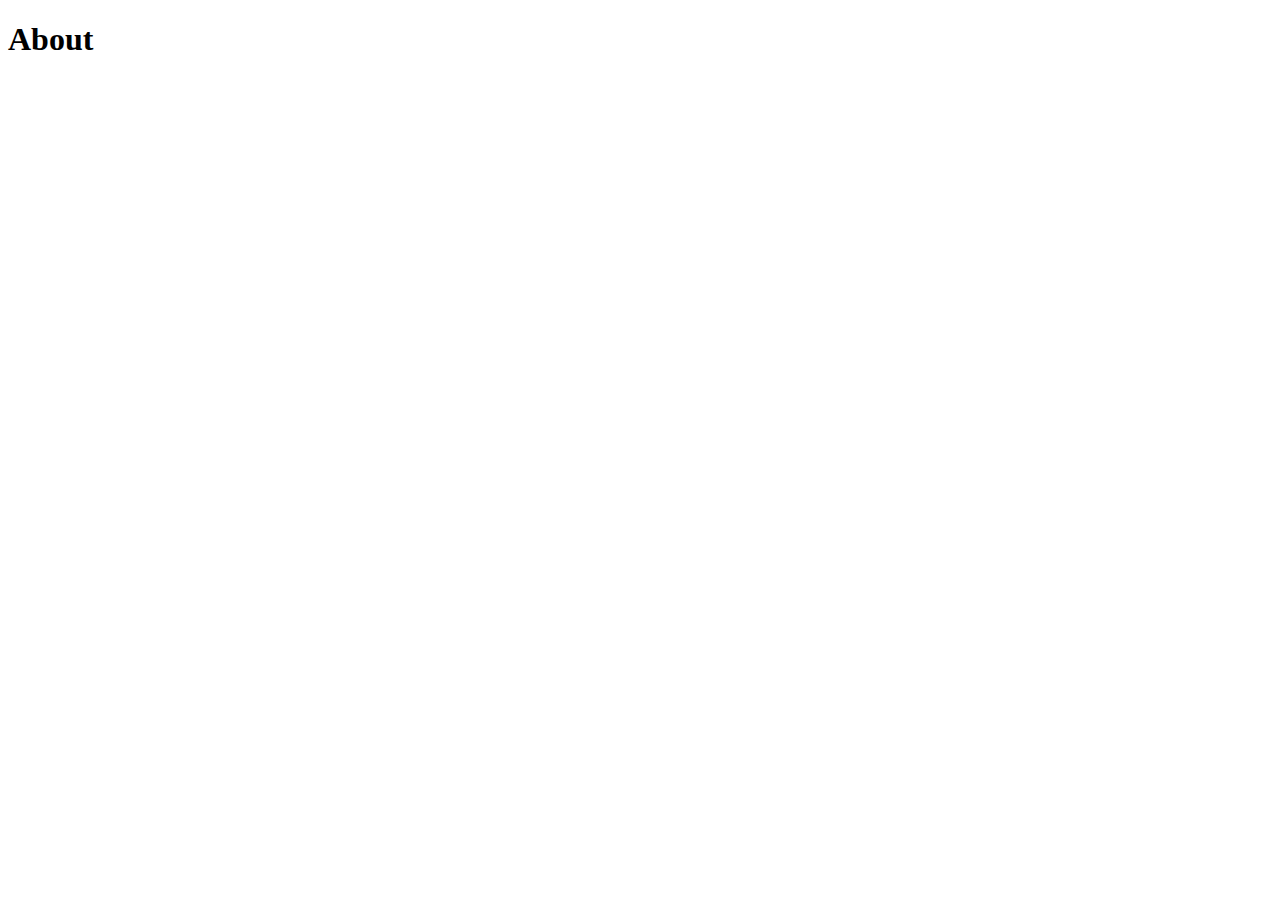
==== about.html @ 5277a334 "First commit" ====
<!DOCTYPE html>
<html lang="en">
<head>
    <meta charset="UTF-8">
    <meta name="viewport" content="width=device-width, initial-scale=1.0">
    <title>About</title>
</head>
<body>
    <h1>About</h1>
</body>
</html>
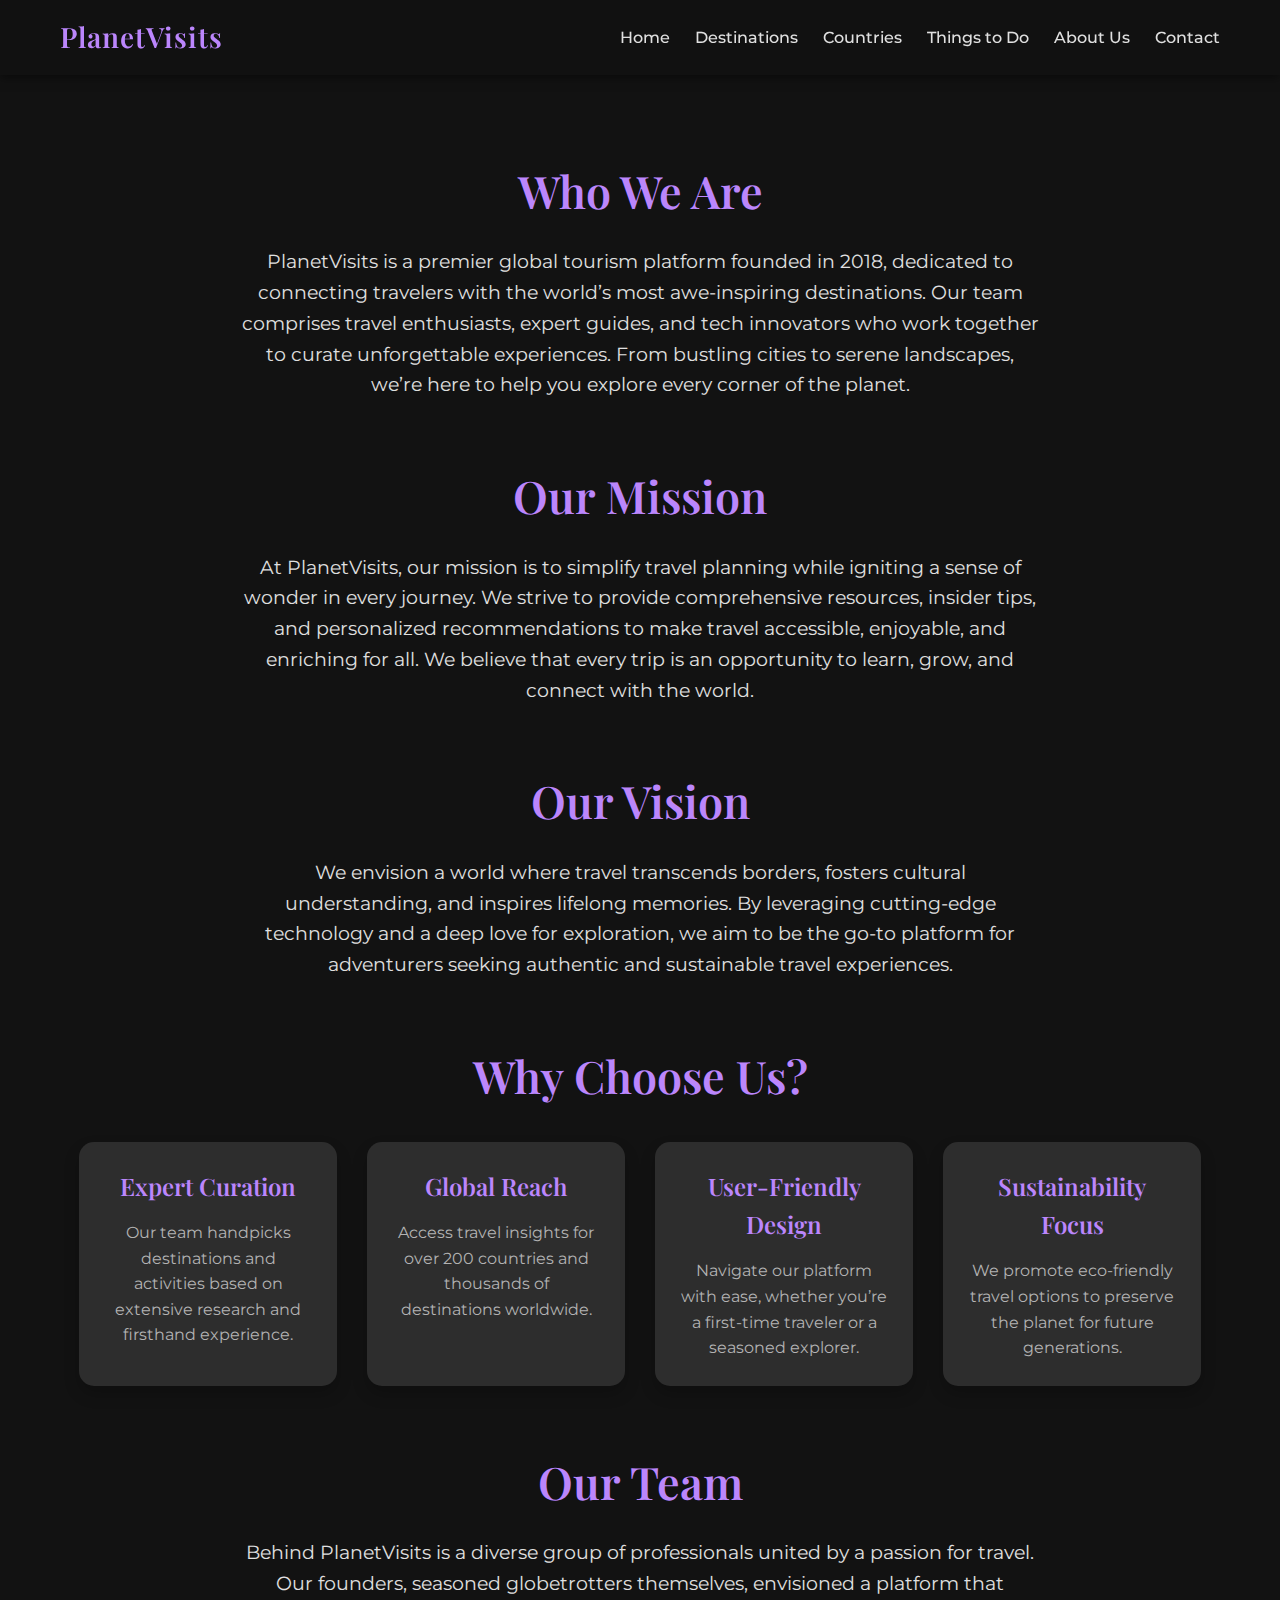
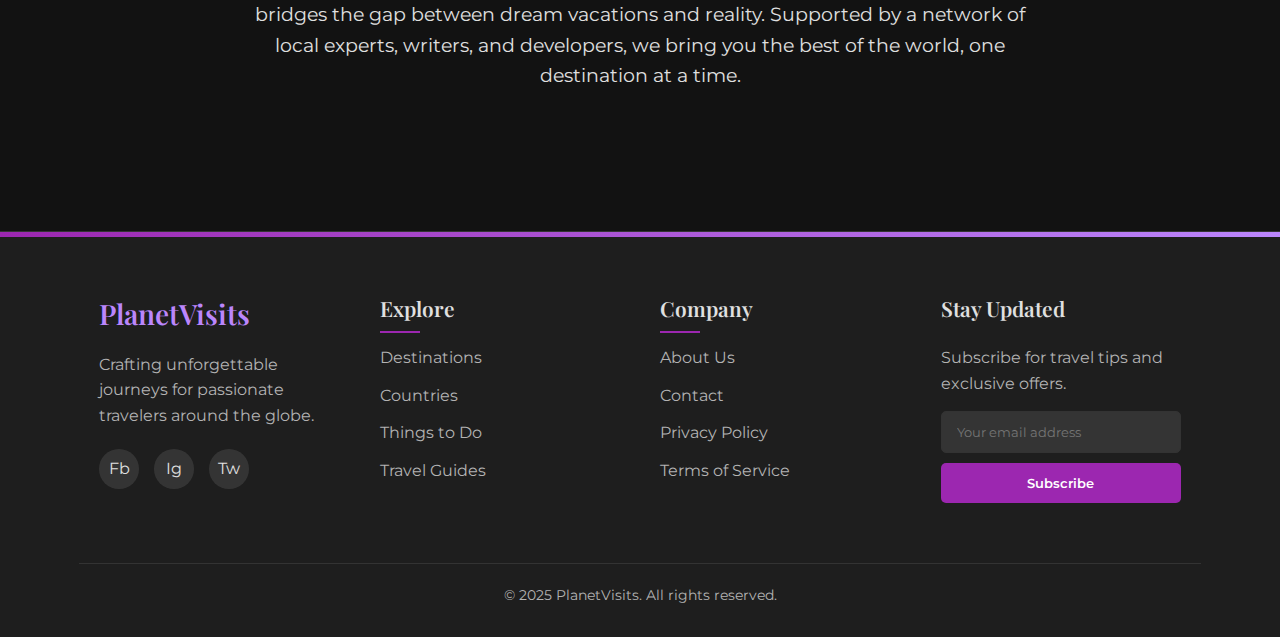
==== commit 7e42bf89: "Create About US and Destination page" ====
--- a/about.html
+++ b/about.html
@@ -1,11 +1,233 @@
 <!DOCTYPE html>
 <html lang="en">
+
 <head>
     <meta charset="UTF-8">
     <meta name="viewport" content="width=device-width, initial-scale=1.0">
-    <title>About</title>
+    <title>About Us</title>
+    <link
+        href="https://fonts.googleapis.com/css2?family=Montserrat:wght@400;700&family=Playfair+Display:wght@400;600&display=swap"
+        rel="stylesheet">
+    <link rel="stylesheet" href="Assets/css/style.css">
+    <style>
+        /* About Content Section */
+        .about-content {
+            padding: 80px 0;
+            background-color: var(--dark-bg);
+        }
+
+        /* General Section Styling */
+        .section {
+            margin-bottom: 60px;
+            text-align: center;
+        }
+
+        .section h2 {
+            font-size: 2.8rem;
+            color: var(--primary-light);
+            margin-bottom: 20px;
+        }
+
+        .section p {
+            font-size: 1.2rem;
+            color: var(--text-secondary);
+            max-width: 800px;
+            margin: 0 auto;
+        }
+
+        /* Feature Grid Layout */
+        .feature-grid {
+            display: grid;
+            grid-template-columns: repeat(auto-fit, minmax(250px, 1fr));
+            gap: 30px;
+            margin-top: 30px;
+        }
+
+        /* Feature Card Styling */
+        .feature-card {
+            background-color: var(--dark-elevated);
+            padding: 25px;
+            border-radius: 15px;
+            box-shadow: 0 8px 16px rgba(0, 0, 0, 0.2);
+            transition: transform 0.3s ease;
+        }
+
+        .feature-card:hover {
+            transform: translateY(-8px);
+        }
+
+        .feature-card h3 {
+            font-size: 1.5rem;
+            color: var(--primary-light);
+            margin-bottom: 15px;
+        }
+
+        .feature-card p {
+            font-size: 1rem;
+            color: var(--text-tertiary);
+        }
+
+        /* Responsive Adjustments */
+        @media (max-width: 768px) {
+            .section h2 {
+                font-size: 2.2rem;
+            }
+
+            .section p {
+                font-size: 1.1rem;
+            }
+
+            .feature-card h3 {
+                font-size: 1.3rem;
+            }
+
+            .feature-card p {
+                font-size: 0.9rem;
+            }
+        }
+
+        @media (max-width: 480px) {
+            .section h2 {
+                font-size: 1.8rem;
+            }
+        }
+    </style>
 </head>
+
 <body>
-    <h1>About</h1>
+
+    <!-- Navigation Bar -->
+    <header>
+        <div class="nav-container">
+            <div class="logo">
+                <h1>PlanetVisits</h1>
+            </div>
+            <nav>
+                <ul>
+                    <li><a href="index.html">Home</a></li>
+                    <li><a href="destinations.html">Destinations</a></li>
+                    <li><a href="countries.html">Countries</a></li>
+                    <li><a href="things-to-do.html">Things to Do</a></li>
+                    <li><a href="about.html">About Us</a></li>
+                    <li><a href="contact.html">Contact</a></li>
+                </ul>
+            </nav>
+        </div>
+    </header>
+
+    <!-- About Us Content -->
+    <section class="about-content">
+        <div class="container">
+
+            <div class="section who-we-are">
+                <h2>Who We Are</h2>
+                <p>PlanetVisits is a premier global tourism platform founded in 2018, dedicated to connecting travelers
+                    with the world’s most awe-inspiring destinations. Our team comprises travel enthusiasts, expert
+                    guides, and tech innovators who work together to curate unforgettable experiences. From bustling
+                    cities to serene landscapes, we’re here to help you explore every corner of the planet.</p>
+            </div>
+
+            <div class="section our-mission">
+                <h2>Our Mission</h2>
+                <p>At PlanetVisits, our mission is to simplify travel planning while igniting a sense of wonder in every
+                    journey. We strive to provide comprehensive resources, insider tips, and personalized
+                    recommendations to make travel accessible, enjoyable, and enriching for all. We believe that every
+                    trip is an opportunity to learn, grow, and connect with the world.</p>
+            </div>
+
+            <div class="section our-vision">
+                <h2>Our Vision</h2>
+                <p>We envision a world where travel transcends borders, fosters cultural understanding, and inspires
+                    lifelong memories. By leveraging cutting-edge technology and a deep love for exploration, we aim to
+                    be the go-to platform for adventurers seeking authentic and sustainable travel experiences.</p>
+            </div>
+
+            <div class="section why-choose-us">
+                <h2>Why Choose Us?</h2>
+                <div class="feature-grid">
+                    <div class="feature-card">
+                        <h3>Expert Curation</h3>
+                        <p>Our team handpicks destinations and activities based on extensive research and firsthand
+                            experience.</p>
+                    </div>
+                    <div class="feature-card">
+                        <h3>Global Reach</h3>
+                        <p>Access travel insights for over 200 countries and thousands of destinations worldwide.</p>
+                    </div>
+                    <div class="feature-card">
+                        <h3>User-Friendly Design</h3>
+                        <p>Navigate our platform with ease, whether you’re a first-time traveler or a seasoned explorer.
+                        </p>
+                    </div>
+                    <div class="feature-card">
+                        <h3>Sustainability Focus</h3>
+                        <p>We promote eco-friendly travel options to preserve the planet for future generations.</p>
+                    </div>
+                </div>
+            </div>
+
+            <div class="section our-team">
+                <h2>Our Team</h2>
+                <p>Behind PlanetVisits is a diverse group of professionals united by a passion for travel. Our founders,
+                    seasoned globetrotters themselves, envisioned a platform that bridges the gap between dream
+                    vacations and reality. Supported by a network of local experts, writers, and developers, we bring
+                    you the best of the world, one destination at a time.</p>
+            </div>
+
+        </div>
+    </section>
+
+
+    <!-- Footer -->
+    <footer>
+        <div class="container">
+            <div class="footer-container">
+                <div class="footer-section footer-logo">
+                    <h2>PlanetVisits</h2>
+                    <p>Crafting unforgettable journeys for passionate travelers around the globe.</p>
+                    <div class="social-links">
+                        <a href="#" aria-label="Facebook">Fb</a>
+                        <a href="#" aria-label="Instagram">Ig</a>
+                        <a href="#" aria-label="Twitter">Tw</a>
+                    </div>
+                </div>
+
+                <div class="footer-section footer-links">
+                    <h3>Explore</h3>
+                    <ul>
+                        <li><a href="destinations.html">Destinations</a></li>
+                        <li><a href="countries.html">Countries</a></li>
+                        <li><a href="things-to-do.html">Things to Do</a></li>
+                        <li><a href="travel-guides.html">Travel Guides</a></li>
+                    </ul>
+                </div>
+
+                <div class="footer-section footer-links">
+                    <h3>Company</h3>
+                    <ul>
+                        <li><a href="about.html">About Us</a></li>
+                        <li><a href="contact.html">Contact</a></li>
+                        <li><a href="privacy.html">Privacy Policy</a></li>
+                        <li><a href="terms.html">Terms of Service</a></li>
+                    </ul>
+                </div>
+
+                <div class="footer-section newsletter">
+                    <h3>Stay Updated</h3>
+                    <p>Subscribe for travel tips and exclusive offers.</p>
+                    <div class="newsletter-form">
+                        <input type="email" placeholder="Your email address">
+                        <button type="submit">Subscribe</button>
+                    </div>
+                </div>
+            </div>
+
+            <div class="footer-bottom">
+                <p>&copy; 2025 PlanetVisits. All rights reserved.</p>
+            </div>
+        </div>
+    </footer>
+
 </body>
+
 </html>--- a/Assets/css/style.css
+++ b/Assets/css/style.css
@@ -0,0 +1,542 @@
+/* Root Variables for Dark Color Theme */
+:root {
+    --dark-bg: #121212;
+    --dark-surface: #1e1e1e;
+    --dark-elevated: #2d2d2d;
+    --primary-purple: #9c27b0;
+    --primary-light: #bb86fc;
+    --accent-purple: #d4b3ff;
+    --text-primary: #ffffff;
+    --text-secondary: #e0e0e0;
+    --text-tertiary: #b3b3b3;
+    --border-color: #333333;
+    --shadow-color: rgba(0, 0, 0, 0.5);
+}
+
+/* Global Styles */
+* {
+    margin: 0;
+    padding: 0;
+    box-sizing: border-box;
+}
+
+body {
+    font-family: 'Montserrat', sans-serif;
+    background-color: var(--dark-bg);
+    color: var(--text-primary);
+    transition: all 0.3s ease;
+    line-height: 1.6;
+}
+
+h1,
+h2,
+h3,
+h4 {
+    font-family: 'Playfair Display', serif;
+    margin: 0;
+    font-weight: 600;
+}
+
+a {
+    text-decoration: none;
+    color: inherit;
+}
+
+ul {
+    list-style-type: none;
+    padding: 0;
+}
+
+.container {
+    max-width: 1200px;
+    width: 90%;
+    margin: 0 auto;
+    padding: 0 15px;
+}
+
+/* Navbar */
+header {
+    background-color: rgba(18, 18, 18, 0.95);
+    padding: 15px 0;
+    position: sticky;
+    top: 0;
+    z-index: 10;
+    box-shadow: 0 2px 10px var(--shadow-color);
+    backdrop-filter: blur(5px);
+}
+
+.nav-container {
+    display: flex;
+    justify-content: space-between;
+    align-items: center;
+    padding: 0 20px;
+    max-width: 1200px;
+    margin: 0 auto;
+}
+
+.logo h1 {
+    font-size: 28px;
+    color: var(--primary-light);
+    letter-spacing: 1px;
+}
+
+nav ul {
+    display: flex;
+    gap: 25px;
+}
+
+nav ul li a {
+    font-size: 16px;
+    font-weight: 500;
+    color: var(--text-secondary);
+    transition: all 0.3s ease;
+    padding: 5px 0;
+    position: relative;
+}
+
+nav ul li a::after {
+    content: '';
+    position: absolute;
+    bottom: -4px;
+    left: 0;
+    width: 0;
+    height: 2px;
+    background-color: var(--primary-light);
+    transition: width 0.3s ease;
+}
+
+nav ul li a:hover {
+    color: var(--text-primary);
+}
+
+nav ul li a:hover::after {
+    width: 100%;
+}
+
+/* Hero Section */
+.hero {
+    position: relative;
+    display: flex;
+    align-items: center;
+    justify-content: center;
+    min-height: 600px;
+    padding: 80px 20px;
+    overflow: hidden;
+    background-image: url('https://www.pixelstalk.net/wp-content/uploads/images6/Travel-Wallpaper-HD-Free-download.jpg');
+    background-position: center;
+    background-size: cover;
+}
+
+.hero::before {
+    content: '';
+    position: absolute;
+    top: 0;
+    left: 0;
+    width: 100%;
+    height: 100%;
+    z-index: 1;
+}
+
+.hero-text {
+    position: relative;
+    z-index: 2;
+    text-align: center;
+    max-width: 800px;
+    padding: 0 20px;
+}
+
+.hero-text h2 {
+    font-size: 3.5rem;
+    margin-bottom: 20px;
+    color: rgb(90, 88, 88);
+    text-shadow: 0 2px 10px rgba(0, 0, 0, 0.3);
+}
+
+.hero-text p {
+    font-size: 1.3rem;
+    margin: 20px 0 30px;
+    color: rgb(5, 0, 0);
+    text-shadow: 0 2px 10px rgba(0, 0, 0, 0.3);
+}
+
+.cta-btn {
+    display: inline-block;
+    background-color: var(--primary-purple);
+    color: var(--text-primary);
+    padding: 14px 32px;
+    font-size: 1.1rem;
+    font-weight: 600;
+    border-radius: 50px;
+    transition: all 0.3s ease;
+    box-shadow: 0 4px 12px rgba(0, 0, 0, 0.3);
+}
+
+.cta-btn:hover {
+    background-color: var(--primary-light);
+    transform: translateY(-3px);
+    box-shadow: 0 6px 15px rgba(0, 0, 0, 0.4);
+}
+
+/* Featured Destinations */
+.featured-destinations {
+    padding: 80px 0;
+    background-color: var(--dark-bg);
+    text-align: center;
+}
+
+.featured-destinations h2 {
+    font-size: 2.8rem;
+    margin-bottom: 50px;
+    color: var(--primary-light);
+}
+
+.destination-grid {
+    display: grid;
+    grid-template-columns: repeat(auto-fit, minmax(300px, 1fr));
+    gap: 30px;
+    max-width: 1200px;
+    margin: 0 auto;
+    padding: 0 20px;
+}
+
+.card {
+    background-color: var(--dark-elevated);
+    border-radius: 15px;
+    overflow: hidden;
+    box-shadow: 0 10px 20px rgba(0, 0, 0, 0.2);
+    transition: transform 0.3s ease, box-shadow 0.3s ease;
+    height: 100%;
+}
+
+.card:hover {
+    transform: translateY(-10px);
+    box-shadow: 0 15px 30px rgba(0, 0, 0, 0.3);
+}
+
+.card img {
+    width: 100%;
+    height: 220px;
+    object-fit: cover;
+    transition: transform 0.5s ease;
+}
+
+.card:hover img {
+    transform: scale(1.05);
+}
+
+.card-content {
+    padding: 25px;
+}
+
+.card h3 {
+    font-size: 1.8rem;
+    color: var(--primary-light);
+    margin-bottom: 10px;
+}
+
+.card p {
+    font-size: 1.1rem;
+    color: var(--text-tertiary);
+}
+
+/* Testimonials */
+.testimonials {
+    padding: 80px 0;
+    background-color: var(--dark-surface);
+    text-align: center;
+}
+
+.testimonials h2 {
+    font-size: 2.8rem;
+    margin-bottom: 50px;
+    color: var(--primary-light);
+}
+
+.testimonial-container {
+    display: flex;
+    justify-content: center;
+    flex-wrap: wrap;
+    gap: 40px;
+    max-width: 1200px;
+    margin: 0 auto;
+    padding: 0 20px;
+}
+
+.testimonial-card {
+    background-color: var(--dark-elevated);
+    padding: 30px;
+    border-radius: 15px;
+    width: 330px;
+    box-shadow: 0 8px 16px rgba(0, 0, 0, 0.2);
+    transition: transform 0.3s ease;
+    position: relative;
+}
+
+.testimonial-card::before {
+    content: '"';
+    position: absolute;
+    top: 15px;
+    left: 15px;
+    font-size: 4rem;
+    font-family: 'Playfair Display', serif;
+    color: var(--primary-purple);
+    opacity: 0.2;
+    line-height: 1;
+}
+
+.testimonial-card:hover {
+    transform: translateY(-8px);
+}
+
+.testimonial-card p {
+    font-size: 1.2rem;
+    color: var(--text-secondary);
+    font-style: italic;
+    line-height: 1.6;
+    position: relative;
+    z-index: 1;
+}
+
+.testimonial-card h4 {
+    font-size: 1.1rem;
+    margin-top: 20px;
+    color: var(--primary-light);
+}
+
+/* Footer */
+footer {
+    background-color: var(--dark-surface);
+    padding: 60px 0 30px;
+    position: relative;
+    border-top: 1px solid var(--border-color);
+}
+
+footer::before {
+    content: '';
+    position: absolute;
+    top: 0;
+    left: 0;
+    width: 100%;
+    height: 5px;
+    background: linear-gradient(90deg, var(--primary-purple), var(--primary-light));
+}
+
+.footer-container {
+    display: grid;
+    grid-template-columns: repeat(auto-fit, minmax(200px, 1fr));
+    gap: 40px;
+    max-width: 1200px;
+    margin: 0 auto;
+    padding: 0 20px;
+}
+
+.footer-section {
+    margin-bottom: 20px;
+}
+
+.footer-logo h2 {
+    font-size: 28px;
+    color: var(--primary-light);
+    margin-bottom: 15px;
+}
+
+.footer-logo p {
+    font-size: 1rem;
+    color: var(--text-tertiary);
+    line-height: 1.6;
+    margin-bottom: 20px;
+}
+
+.footer-links h3 {
+    font-size: 1.3rem;
+    margin-bottom: 20px;
+    color: var(--text-secondary);
+    position: relative;
+    display: inline-block;
+}
+
+.footer-links h3::after {
+    content: '';
+    position: absolute;
+    bottom: -8px;
+    left: 0;
+    width: 40px;
+    height: 2px;
+    background-color: var(--primary-purple);
+}
+
+.footer-links ul li {
+    margin-bottom: 12px;
+}
+
+.footer-links ul li a {
+    font-size: 1rem;
+    color: var(--text-tertiary);
+    transition: all 0.3s ease;
+}
+
+.footer-links ul li a:hover {
+    color: var(--primary-light);
+    padding-left: 5px;
+}
+
+.social-links {
+    display: flex;
+    gap: 15px;
+    margin-top: 20px;
+}
+
+.social-links a {
+    display: flex;
+    align-items: center;
+    justify-content: center;
+    width: 40px;
+    height: 40px;
+    border-radius: 50%;
+    background-color: rgba(255, 255, 255, 0.1);
+    color: var(--text-secondary);
+    transition: all 0.3s ease;
+}
+
+.social-links a:hover {
+    background-color: var(--primary-purple);
+    color: var(--text-primary);
+}
+
+.footer-bottom {
+    margin-top: 40px;
+    padding-top: 20px;
+    border-top: 1px solid var(--border-color);
+    text-align: center;
+    max-width: 1200px;
+    margin-left: auto;
+    margin-right: auto;
+}
+
+.footer-bottom p {
+    font-size: 0.9rem;
+    color: var(--text-tertiary);
+}
+
+.footer-bottom a {
+    color: var(--text-secondary);
+    transition: color 0.3s ease;
+}
+
+.footer-bottom a:hover {
+    color: var(--primary-light);
+}
+
+/* Newsletter Form */
+.newsletter {
+    margin-bottom: 20px;
+}
+
+.newsletter h3 {
+    font-size: 1.3rem;
+    margin-bottom: 20px;
+    color: var(--text-secondary);
+}
+
+.newsletter p {
+    font-size: 1rem;
+    color: var(--text-tertiary);
+    margin-bottom: 15px;
+}
+
+.newsletter-form {
+    display: flex;
+    flex-direction: column;
+    gap: 10px;
+}
+
+.newsletter-form input {
+    padding: 12px 15px;
+    background-color: rgba(255, 255, 255, 0.1);
+    border: 1px solid var(--border-color);
+    border-radius: 5px;
+    color: var(--text-primary);
+    font-family: 'Montserrat', sans-serif;
+}
+
+.newsletter-form input:focus {
+    outline: none;
+    border-color: var(--primary-purple);
+}
+
+.newsletter-form button {
+    padding: 12px 20px;
+    background-color: var(--primary-purple);
+    color: var(--text-primary);
+    border: none;
+    border-radius: 5px;
+    font-weight: 600;
+    cursor: pointer;
+    transition: all 0.3s ease;
+    font-family: 'Montserrat', sans-serif;
+}
+
+.newsletter-form button:hover {
+    background-color: var(--primary-light);
+}
+
+/* Responsive Design */
+@media (max-width: 992px) {
+    .hero-text h2 {
+        font-size: 2.8rem;
+    }
+}
+
+@media (max-width: 768px) {
+    .nav-container {
+        flex-direction: column;
+        gap: 15px;
+        padding: 10px 20px;
+    }
+
+    nav ul {
+        flex-wrap: wrap;
+        justify-content: center;
+        gap: 15px 25px;
+    }
+
+    .hero-text h2 {
+        font-size: 2.5rem;
+    }
+
+    .footer-container {
+        grid-template-columns: 1fr;
+        text-align: center;
+    }
+
+    .footer-links h3::after {
+        left: 50%;
+        transform: translateX(-50%);
+    }
+
+    .social-links {
+        justify-content: center;
+    }
+}
+
+@media (max-width: 480px) {
+    .hero-text h2 {
+        font-size: 2rem;
+    }
+
+    .hero-text p {
+        font-size: 1.1rem;
+    }
+
+    .featured-destinations h2,
+    .testimonials h2 {
+        font-size: 2.2rem;
+    }
+
+    .card h3 {
+        font-size: 1.5rem;
+    }
+}
+
+/* About Us */
+
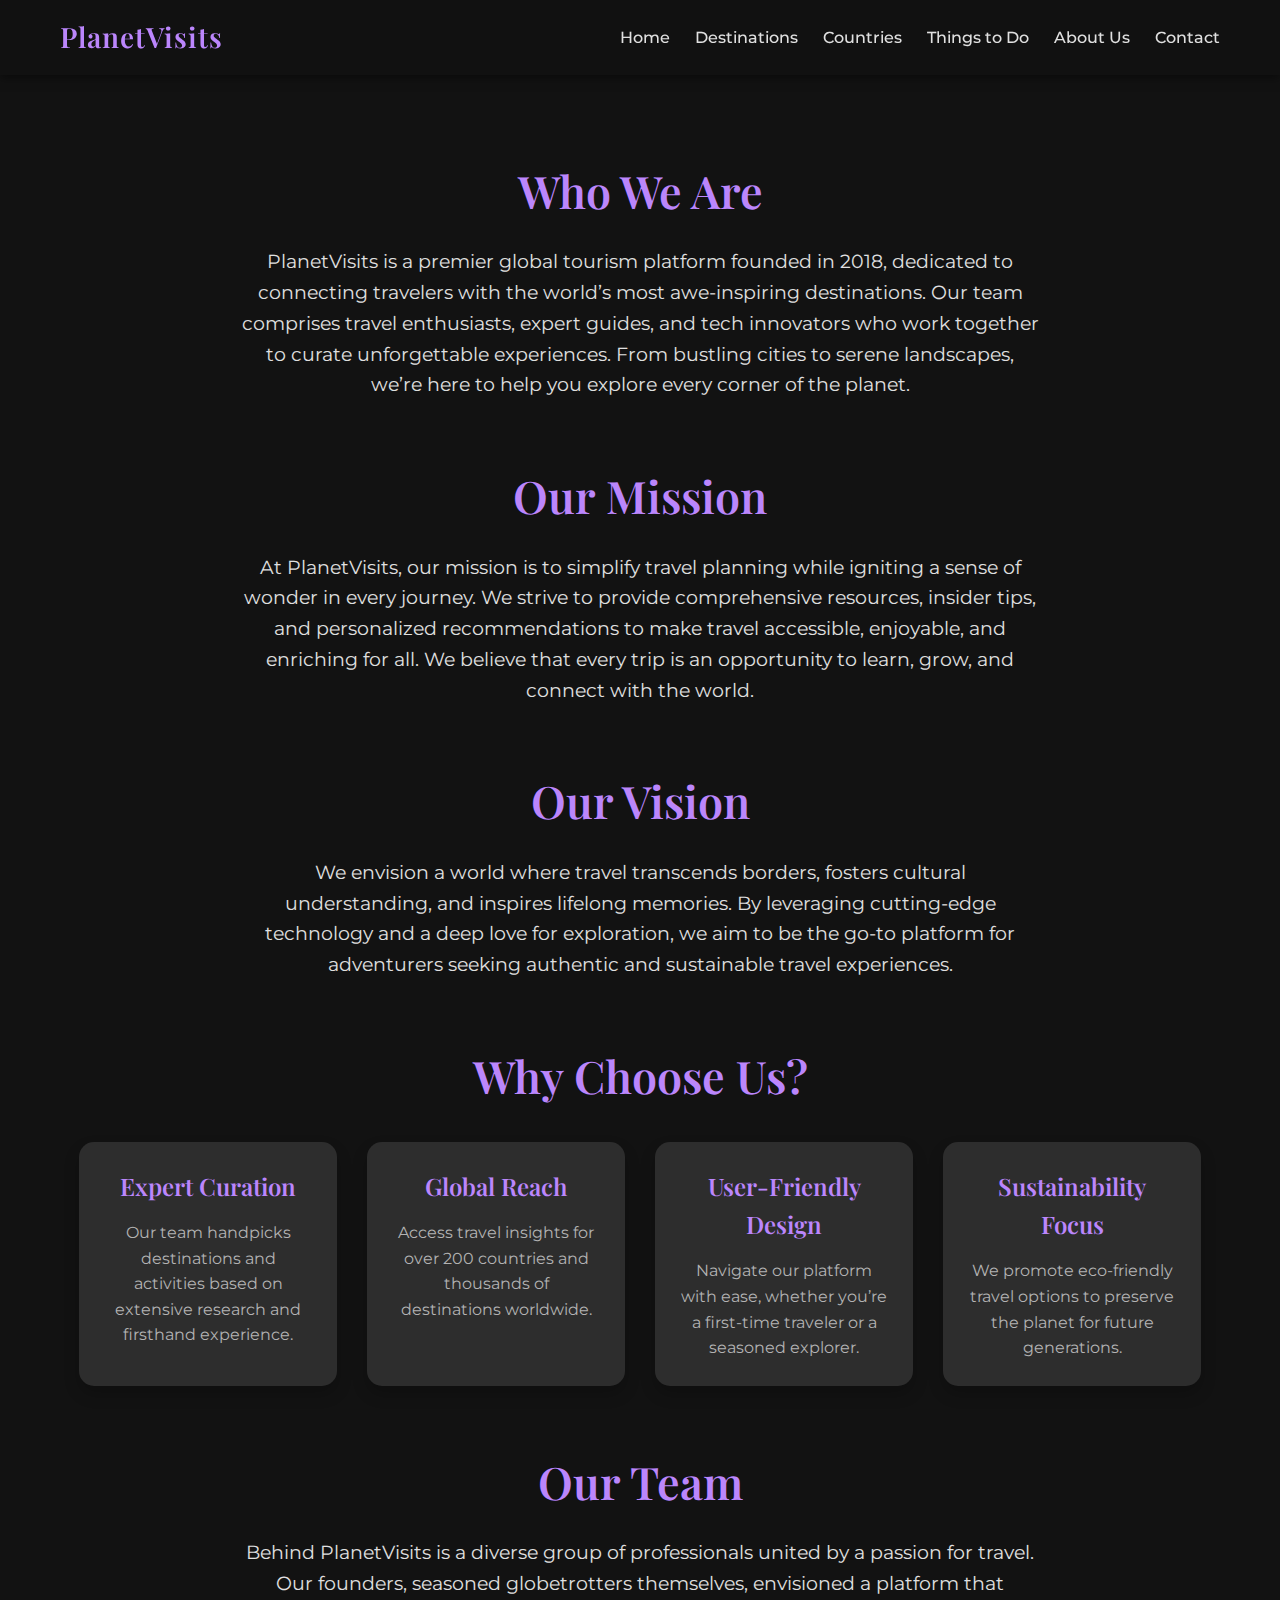
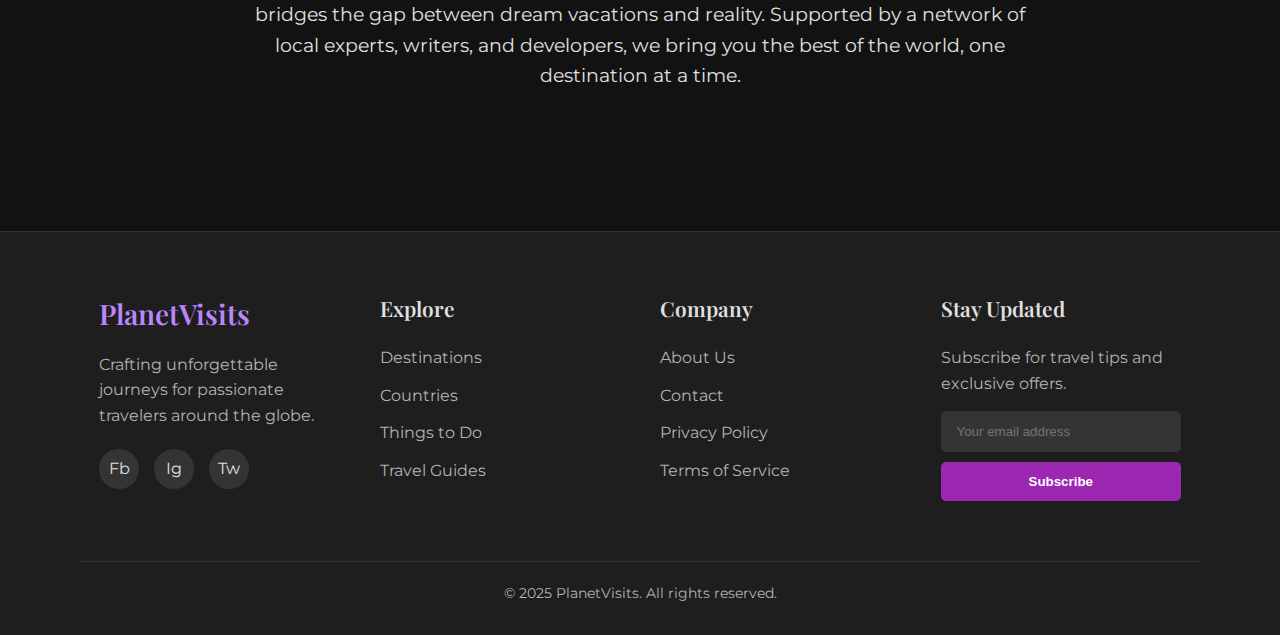
==== commit dd394858: "Fix: Mobile responsive issue in index.html" ====
--- a/about.html
+++ b/about.html
@@ -10,7 +10,6 @@
         rel="stylesheet">
     <link rel="stylesheet" href="Assets/css/style.css">
     <style>
-        /* About Content Section */
         .about-content {
             padding: 80px 0;
             background-color: var(--dark-bg);
@@ -112,6 +111,11 @@
                     <li><a href="contact.html">Contact</a></li>
                 </ul>
             </nav>
+            <div class="hamburger-icon" id="hamburger-icon">
+                <span class="bar"></span>
+                <span class="bar"></span>
+                <span class="bar"></span>
+            </div>
         </div>
     </header>
 
@@ -228,6 +232,8 @@
         </div>
     </footer>
 
+    <script src="Assets/js/script.js"></script>
+
 </body>
 
 </html>--- a/Assets/css/style.css
+++ b/Assets/css/style.css
@@ -1,4 +1,3 @@
-/* Root Variables for Dark Color Theme */
 :root {
     --dark-bg: #121212;
     --dark-surface: #1e1e1e;
@@ -13,7 +12,6 @@
     --shadow-color: rgba(0, 0, 0, 0.5);
 }
 
-/* Global Styles */
 * {
     margin: 0;
     padding: 0;
@@ -113,6 +111,36 @@
     width: 100%;
 }
 
+/* Hamburger Menu */
+.hamburger-icon {
+    display: none;
+    flex-direction: column;
+    justify-content: space-between;
+    width: 30px;
+    height: 20px;
+    cursor: pointer;
+}
+
+.hamburger-icon .bar {
+    width: 100%;
+    height: 3px;
+    background-color: var(--text-primary);
+    border-radius: 5px;
+    transition: all 0.3s ease;
+}
+
+.hamburger-icon.open .bar:nth-child(1) {
+    transform: rotate(45deg) translate(5px, 5px);
+}
+
+.hamburger-icon.open .bar:nth-child(2) {
+    opacity: 0;
+}
+
+.hamburger-icon.open .bar:nth-child(3) {
+    transform: rotate(-45deg) translate(5px, -5px);
+}
+
 /* Hero Section */
 .hero {
     position: relative;
@@ -122,7 +150,7 @@
     min-height: 600px;
     padding: 80px 20px;
     overflow: hidden;
-    background-image: url('https://www.pixelstalk.net/wp-content/uploads/images6/Travel-Wallpaper-HD-Free-download.jpg');
+    background-image: url('../images/Countries/SL.jpg');
     background-position: center;
     background-size: cover;
 }
@@ -148,14 +176,14 @@
 .hero-text h2 {
     font-size: 3.5rem;
     margin-bottom: 20px;
-    color: rgb(90, 88, 88);
+    color: rgb(240, 233, 233);
     text-shadow: 0 2px 10px rgba(0, 0, 0, 0.3);
 }
 
 .hero-text p {
     font-size: 1.3rem;
     margin: 20px 0 30px;
-    color: rgb(5, 0, 0);
+    color: rgb(221, 213, 221);
     text-shadow: 0 2px 10px rgba(0, 0, 0, 0.3);
 }
 
@@ -205,7 +233,6 @@
     overflow: hidden;
     box-shadow: 0 10px 20px rgba(0, 0, 0, 0.2);
     transition: transform 0.3s ease, box-shadow 0.3s ease;
-    height: 100%;
 }
 
 .card:hover {
@@ -263,7 +290,7 @@
 }
 
 .testimonial-card {
-    background-color: var(--dark-elevated);
+    background-color: rgb(236, 236, 236);
     padding: 30px;
     border-radius: 15px;
     width: 330px;
@@ -281,7 +308,6 @@
     font-family: 'Playfair Display', serif;
     color: var(--primary-purple);
     opacity: 0.2;
-    line-height: 1;
 }
 
 .testimonial-card:hover {
@@ -290,11 +316,9 @@
 
 .testimonial-card p {
     font-size: 1.2rem;
-    color: var(--text-secondary);
+    color: rgb(26, 25, 25);
     font-style: italic;
     line-height: 1.6;
-    position: relative;
-    z-index: 1;
 }
 
 .testimonial-card h4 {
@@ -307,18 +331,7 @@
 footer {
     background-color: var(--dark-surface);
     padding: 60px 0 30px;
-    position: relative;
     border-top: 1px solid var(--border-color);
-}
-
-footer::before {
-    content: '';
-    position: absolute;
-    top: 0;
-    left: 0;
-    width: 100%;
-    height: 5px;
-    background: linear-gradient(90deg, var(--primary-purple), var(--primary-light));
 }
 
 .footer-container {
@@ -351,18 +364,6 @@
     font-size: 1.3rem;
     margin-bottom: 20px;
     color: var(--text-secondary);
-    position: relative;
-    display: inline-block;
-}
-
-.footer-links h3::after {
-    content: '';
-    position: absolute;
-    bottom: -8px;
-    left: 0;
-    width: 40px;
-    height: 2px;
-    background-color: var(--primary-purple);
 }
 
 .footer-links ul li {
@@ -408,9 +409,6 @@
     padding-top: 20px;
     border-top: 1px solid var(--border-color);
     text-align: center;
-    max-width: 1200px;
-    margin-left: auto;
-    margin-right: auto;
 }
 
 .footer-bottom p {
@@ -418,20 +416,7 @@
     color: var(--text-tertiary);
 }
 
-.footer-bottom a {
-    color: var(--text-secondary);
-    transition: color 0.3s ease;
-}
-
-.footer-bottom a:hover {
-    color: var(--primary-light);
-}
-
 /* Newsletter Form */
-.newsletter {
-    margin-bottom: 20px;
-}
-
 .newsletter h3 {
     font-size: 1.3rem;
     margin-bottom: 20px;
@@ -456,7 +441,6 @@
     border: 1px solid var(--border-color);
     border-radius: 5px;
     color: var(--text-primary);
-    font-family: 'Montserrat', sans-serif;
 }
 
 .newsletter-form input:focus {
@@ -473,7 +457,6 @@
     font-weight: 600;
     cursor: pointer;
     transition: all 0.3s ease;
-    font-family: 'Montserrat', sans-serif;
 }
 
 .newsletter-form button:hover {
@@ -481,27 +464,60 @@
 }
 
 /* Responsive Design */
-@media (max-width: 992px) {
-    .hero-text h2 {
-        font-size: 2.8rem;
-    }
-}
-
 @media (max-width: 768px) {
-    .nav-container {
+    .hamburger-icon {
+        display: flex;
+    }
+
+    nav {
+        display: none;
+        width: 100%;
+        position: absolute;
+        top: 100%;
+        left: 0;
+        background-color: var(--dark-surface);
+        z-index: 9;
+    }
+
+    nav.active {
+        display: block;
+    }
+
+    nav ul {
         flex-direction: column;
-        gap: 15px;
-        padding: 10px 20px;
-    }
-
-    nav ul {
-        flex-wrap: wrap;
-        justify-content: center;
-        gap: 15px 25px;
+        padding: 20px;
+        text-align: center;
+    }
+
+    nav ul li {
+        margin: 10px 0;
+    }
+
+    .hero {
+        min-height: 400px;
+        padding: 40px 20px;
     }
 
     .hero-text h2 {
         font-size: 2.5rem;
+    }
+
+    .hero-text p {
+        font-size: 1.1rem;
+    }
+
+    .destination-grid {
+        grid-template-columns: 1fr;
+    }
+
+    .testimonial-container {
+        flex-direction: column;
+        align-items: center;
+    }
+
+    .testimonial-card {
+        width: 100%;
+        max-width: 330px;
     }
 
     .footer-container {
@@ -509,11 +525,6 @@
         text-align: center;
     }
 
-    .footer-links h3::after {
-        left: 50%;
-        transform: translateX(-50%);
-    }
-
     .social-links {
         justify-content: center;
     }
@@ -525,18 +536,19 @@
     }
 
     .hero-text p {
-        font-size: 1.1rem;
+        font-size: 1rem;
     }
 
     .featured-destinations h2,
     .testimonials h2 {
-        font-size: 2.2rem;
+        font-size: 2rem;
     }
 
     .card h3 {
         font-size: 1.5rem;
     }
-}
-
-/* About Us */
-
+
+    .card p {
+        font-size: 1rem;
+    }
+}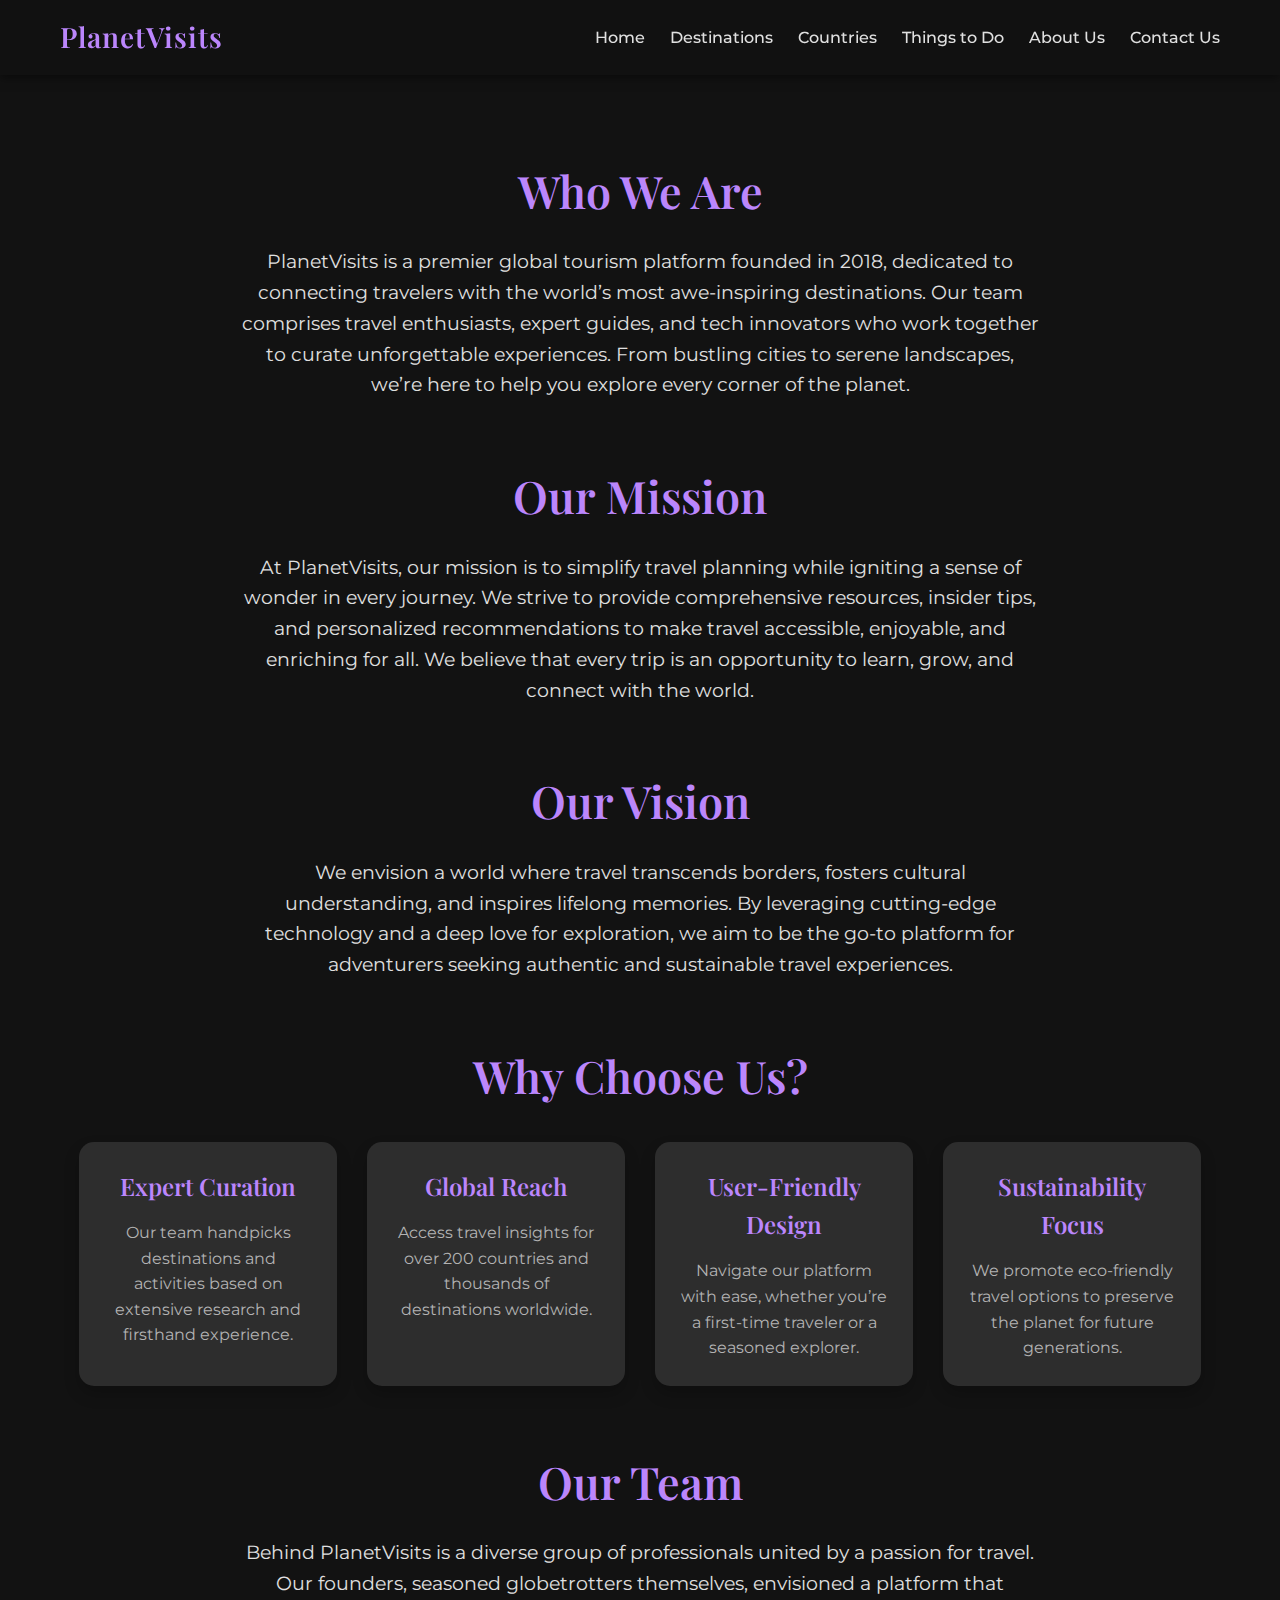
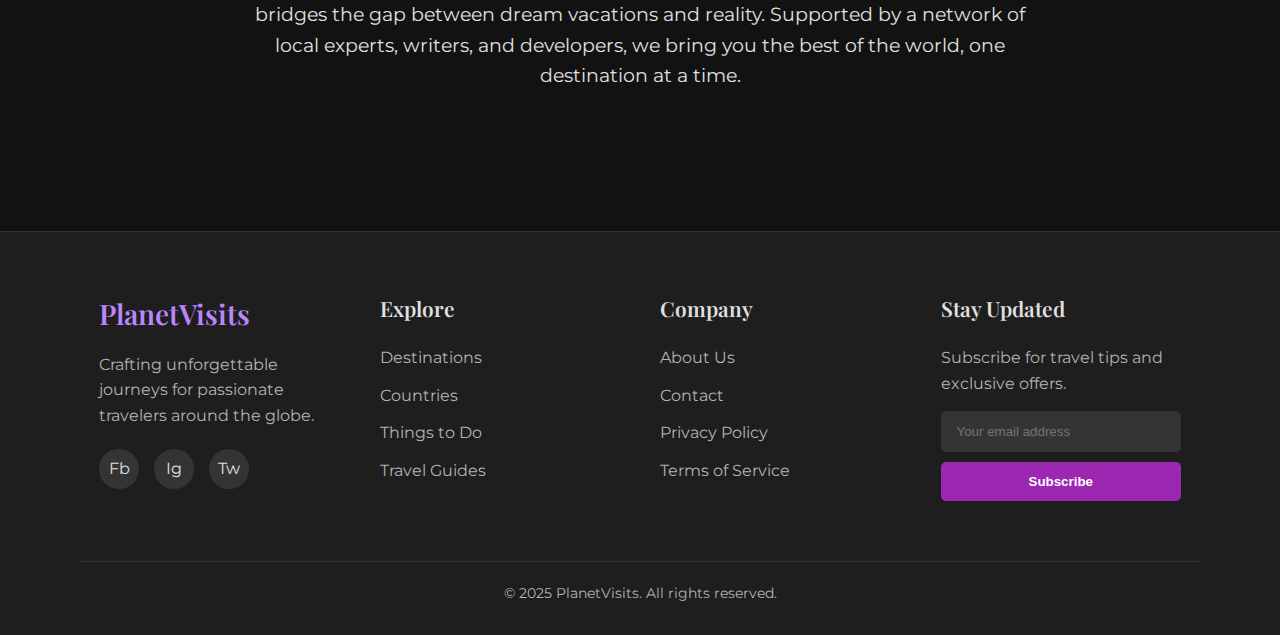
==== commit 863c5605: "Fix: Mobile Hamburger Menu not showing issue" ====
--- a/about.html
+++ b/about.html
@@ -101,14 +101,14 @@
             <div class="logo">
                 <h1>PlanetVisits</h1>
             </div>
-            <nav>
+            <nav id="nav-links">
                 <ul>
                     <li><a href="index.html">Home</a></li>
                     <li><a href="destinations.html">Destinations</a></li>
                     <li><a href="countries.html">Countries</a></li>
                     <li><a href="things-to-do.html">Things to Do</a></li>
                     <li><a href="about.html">About Us</a></li>
-                    <li><a href="contact.html">Contact</a></li>
+                    <li><a href="contact.html">Contact Us</a></li>
                 </ul>
             </nav>
             <div class="hamburger-icon" id="hamburger-icon">
--- a/Assets/css/style.css
+++ b/Assets/css/style.css
@@ -200,7 +200,6 @@
 }
 
 .cta-btn:hover {
-    background-color: var(--primary-light);
     transform: translateY(-3px);
     box-shadow: 0 6px 15px rgba(0, 0, 0, 0.4);
 }
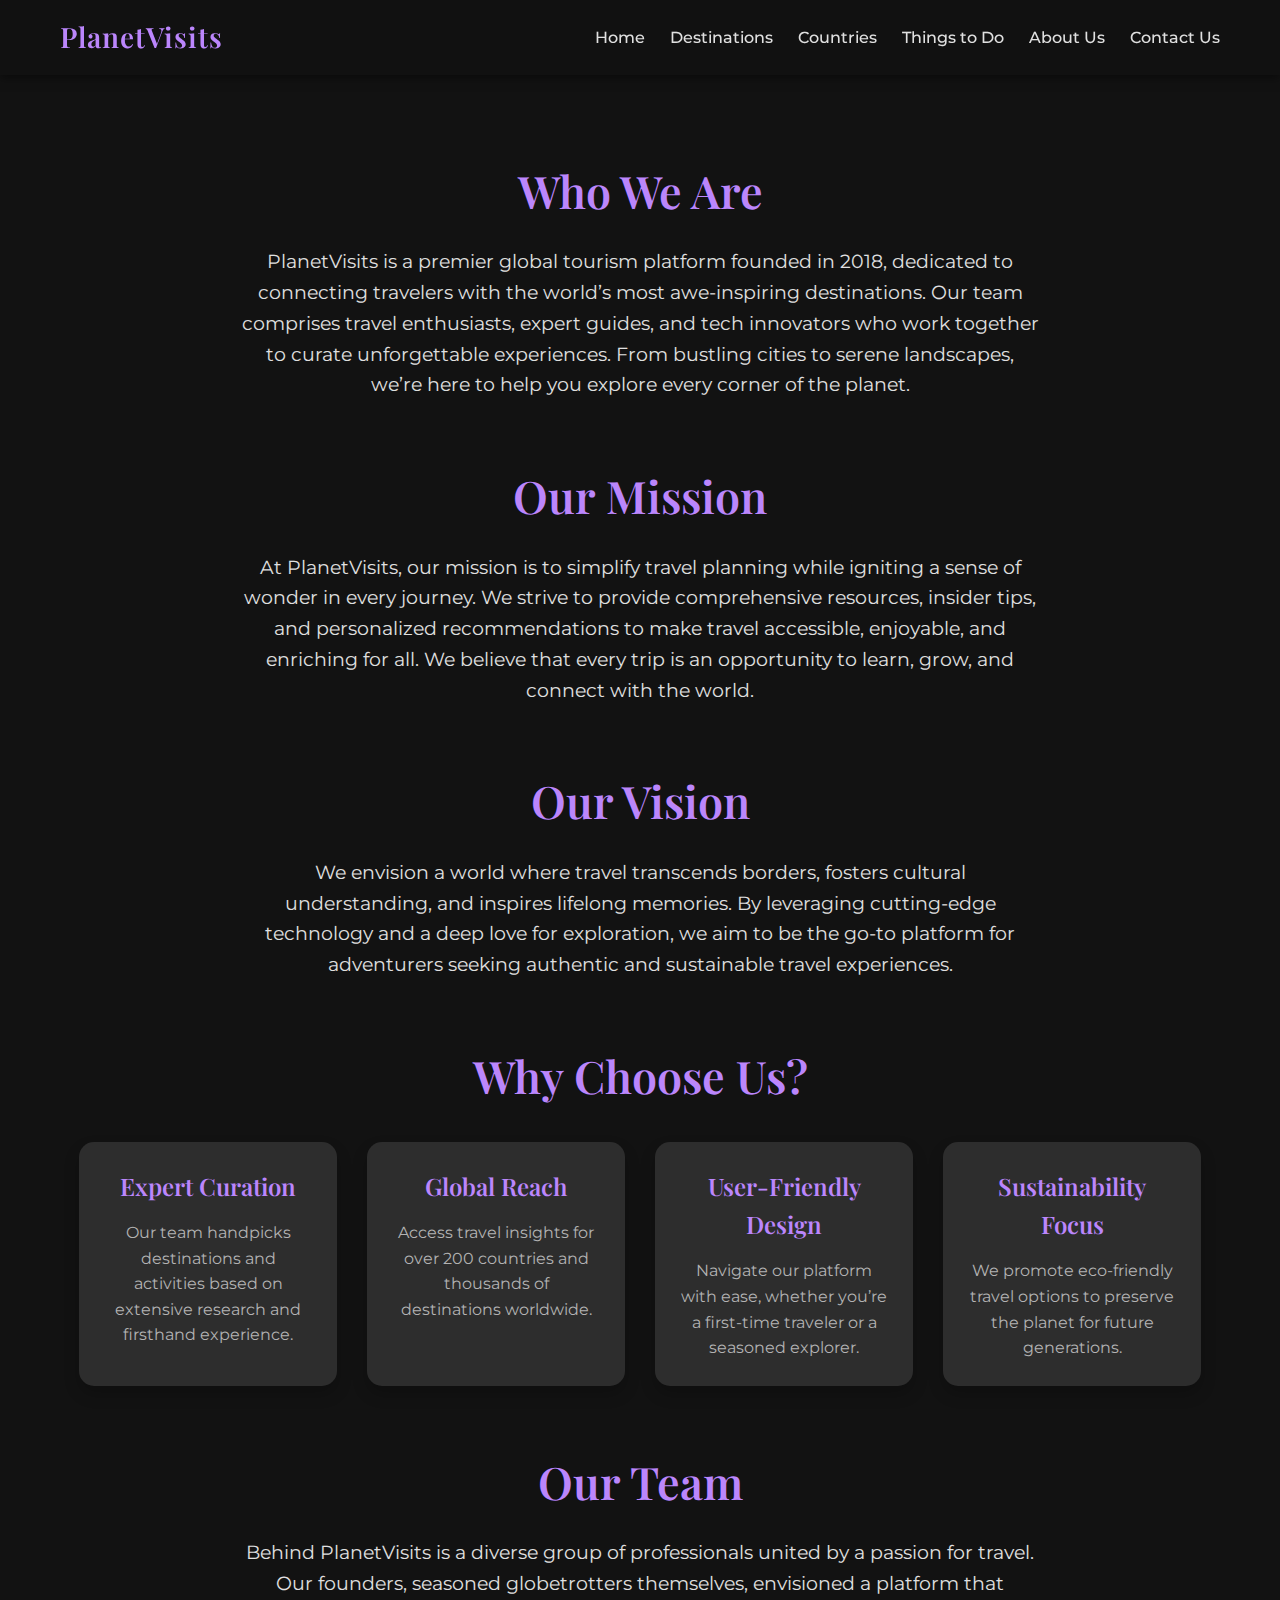
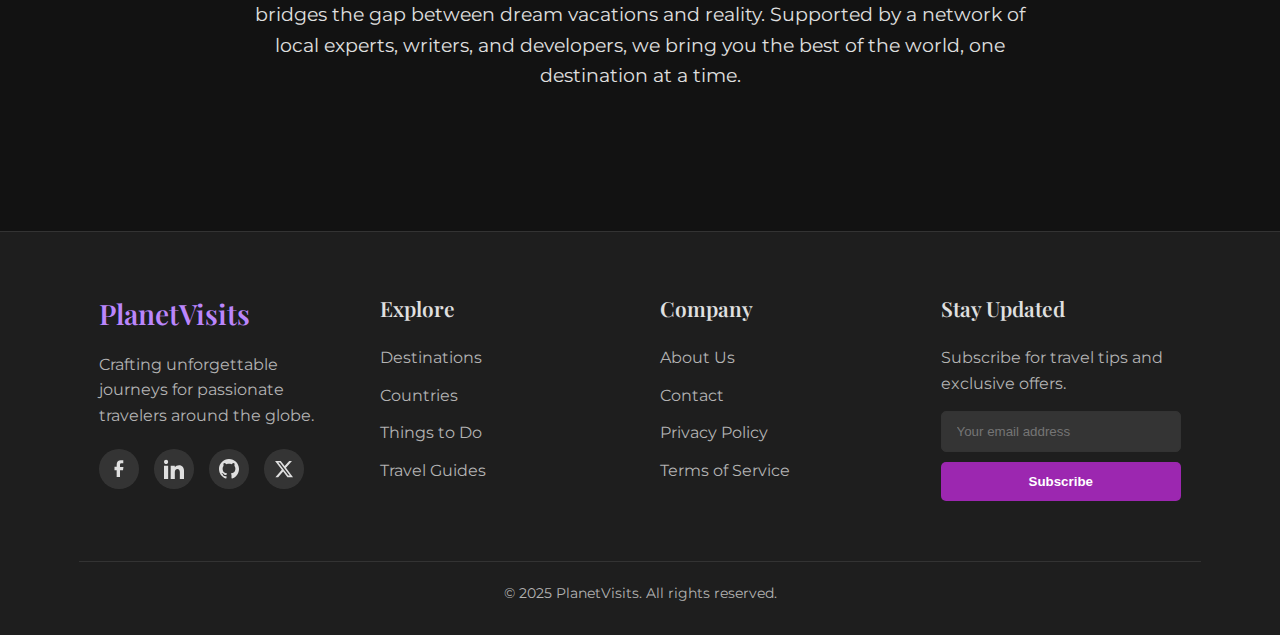
==== commit 0c5ad490: "Change Social media icons" ====
--- a/about.html
+++ b/about.html
@@ -190,12 +190,40 @@
                     <h2>PlanetVisits</h2>
                     <p>Crafting unforgettable journeys for passionate travelers around the globe.</p>
                     <div class="social-links">
-                        <a href="#" aria-label="Facebook">Fb</a>
-                        <a href="#" aria-label="Instagram">Ig</a>
-                        <a href="#" aria-label="Twitter">Tw</a>
-                    </div>
-                </div>
-
+                        <a href="#" aria-label="Facebook">
+                            <svg class="social-icon" width="24" height="24" viewBox="0 0 24 24" fill="none"
+                                xmlns="http://www.w3.org/2000/svg">
+                                <path
+                                    d="M9.198 21.5h4v-8.01h3.604l.54-4.04h-4.144V7.12c0-1.17.31-1.96 1.91-1.96h2.04V1.59c-.35-.05-1.56-.15-2.97-.15-2.94 0-4.95 1.79-4.95 5.07v2.84H6.58v4.04h2.62V21.5z"
+                                    fill="currentColor" />
+                            </svg>
+                        </a>
+                        <a href="#" aria-label="LinkedIn">
+                            <svg class="social-icon" width="24" height="24" viewBox="0 0 24 24" fill="none"
+                                xmlns="http://www.w3.org/2000/svg">
+                                <path
+                                    d="M4.98 3.5c0 1.381-1.11 2.5-2.48 2.5s-2.48-1.119-2.48-2.5c0-1.38 1.11-2.5 2.48-2.5s2.48 1.12 2.48 2.5zm.02 4.5h-5v16h5v-16zm7.982 0h-4.968v16h4.969v-8.399c0-4.67 6.029-5.052 6.029 0v8.399h4.988v-10.131c0-7.88-8.922-7.593-11.018-3.868v-2.001z"
+                                    fill="currentColor" />
+                            </svg>
+                        </a>
+                        <a href="#" aria-label="GitHub">
+                            <svg class="social-icon" width="24" height="24" viewBox="0 0 24 24" fill="none"
+                                xmlns="http://www.w3.org/2000/svg">
+                                <path
+                                    d="M12 0c-6.626 0-12 5.373-12 12 0 5.302 3.438 9.8 8.207 11.387.599.111.793-.261.793-.577v-2.234c-3.338.726-4.033-1.416-4.033-1.416-.546-1.387-1.333-1.756-1.333-1.756-1.089-.745.083-.729.083-.729 1.205.084 1.839 1.237 1.839 1.237 1.066 1.834 2.809 1.304 3.495.997.108-.775.418-1.305.762-1.604-2.665-.305-5.467-1.334-5.467-5.931 0-1.311.469-2.381 1.236-3.221-.124-.303-.535-1.524.117-3.176 0 0 1.008-.322 3.301 1.23.957-.266 1.983-.399 3.003-.404 1.02.005 2.047.138 3.006.404 2.291-1.552 3.297-1.23 3.297-1.23.653 1.653.242 2.874.118 3.176.77.84 1.235 1.911 1.235 3.221 0 4.609-2.807 5.624-5.479 5.921.43.372.823 1.102.823 2.222v3.293c0 .319.192.694.801.576 4.765-1.589 8.199-6.086 8.199-11.386 0-6.627-5.373-12-12-12z"
+                                    fill="currentColor" />
+                            </svg>
+                        </a>
+                        <a href="#" aria-label="Twitter">
+                            <svg class="social-icon" width="24" height="24" viewBox="0 0 24 24" fill="none"
+                                xmlns="http://www.w3.org/2000/svg">
+                                <path
+                                    d="M18.244 2.25h3.308l-7.227 8.26 8.502 11.24H16.17l-5.214-6.817L4.99 21.75H1.68l7.73-8.835L1.254 2.25H8.08l4.713 6.231zm-1.161 17.52h1.833L7.084 4.126H5.117z"
+                                    fill="currentColor" />
+                            </svg>
+                        </a>
+                    </div>
+                </div>
                 <div class="footer-section footer-links">
                     <h3>Explore</h3>
                     <ul>
@@ -205,7 +233,6 @@
                         <li><a href="travel-guides.html">Travel Guides</a></li>
                     </ul>
                 </div>
-
                 <div class="footer-section footer-links">
                     <h3>Company</h3>
                     <ul>
@@ -215,7 +242,6 @@
                         <li><a href="terms.html">Terms of Service</a></li>
                     </ul>
                 </div>
-
                 <div class="footer-section newsletter">
                     <h3>Stay Updated</h3>
                     <p>Subscribe for travel tips and exclusive offers.</p>
@@ -225,9 +251,8 @@
                     </div>
                 </div>
             </div>
-
             <div class="footer-bottom">
-                <p>&copy; 2025 PlanetVisits. All rights reserved.</p>
+                <p>© 2025 PlanetVisits. All rights reserved.</p>
             </div>
         </div>
     </footer>
--- a/Assets/css/style.css
+++ b/Assets/css/style.css
@@ -403,6 +403,38 @@
     color: var(--text-primary);
 }
 
+.social-links a:hover .social-icon {
+    transform: scale(1.1);
+}
+
+.social-links a:nth-child(1):hover {
+    /* Facebook */
+    background-color: #3b5998;
+}
+
+.social-links a:nth-child(2):hover {
+    /* LinkedIn */
+    background-color: #0077b5;
+}
+
+.social-links a:nth-child(3):hover {
+    /* GitHub */
+    background-color: #1b1919;
+}
+
+.social-links a:nth-child(4):hover {
+    /* Twitter */
+    background-color: #000000;
+}
+
+.social-icon {
+    width: 20px;
+    /* Adjust icon size */
+    height: 20px;
+    fill: currentColor;
+    /* Inherits color from parent */
+}
+
 .footer-bottom {
     margin-top: 40px;
     padding-top: 20px;
